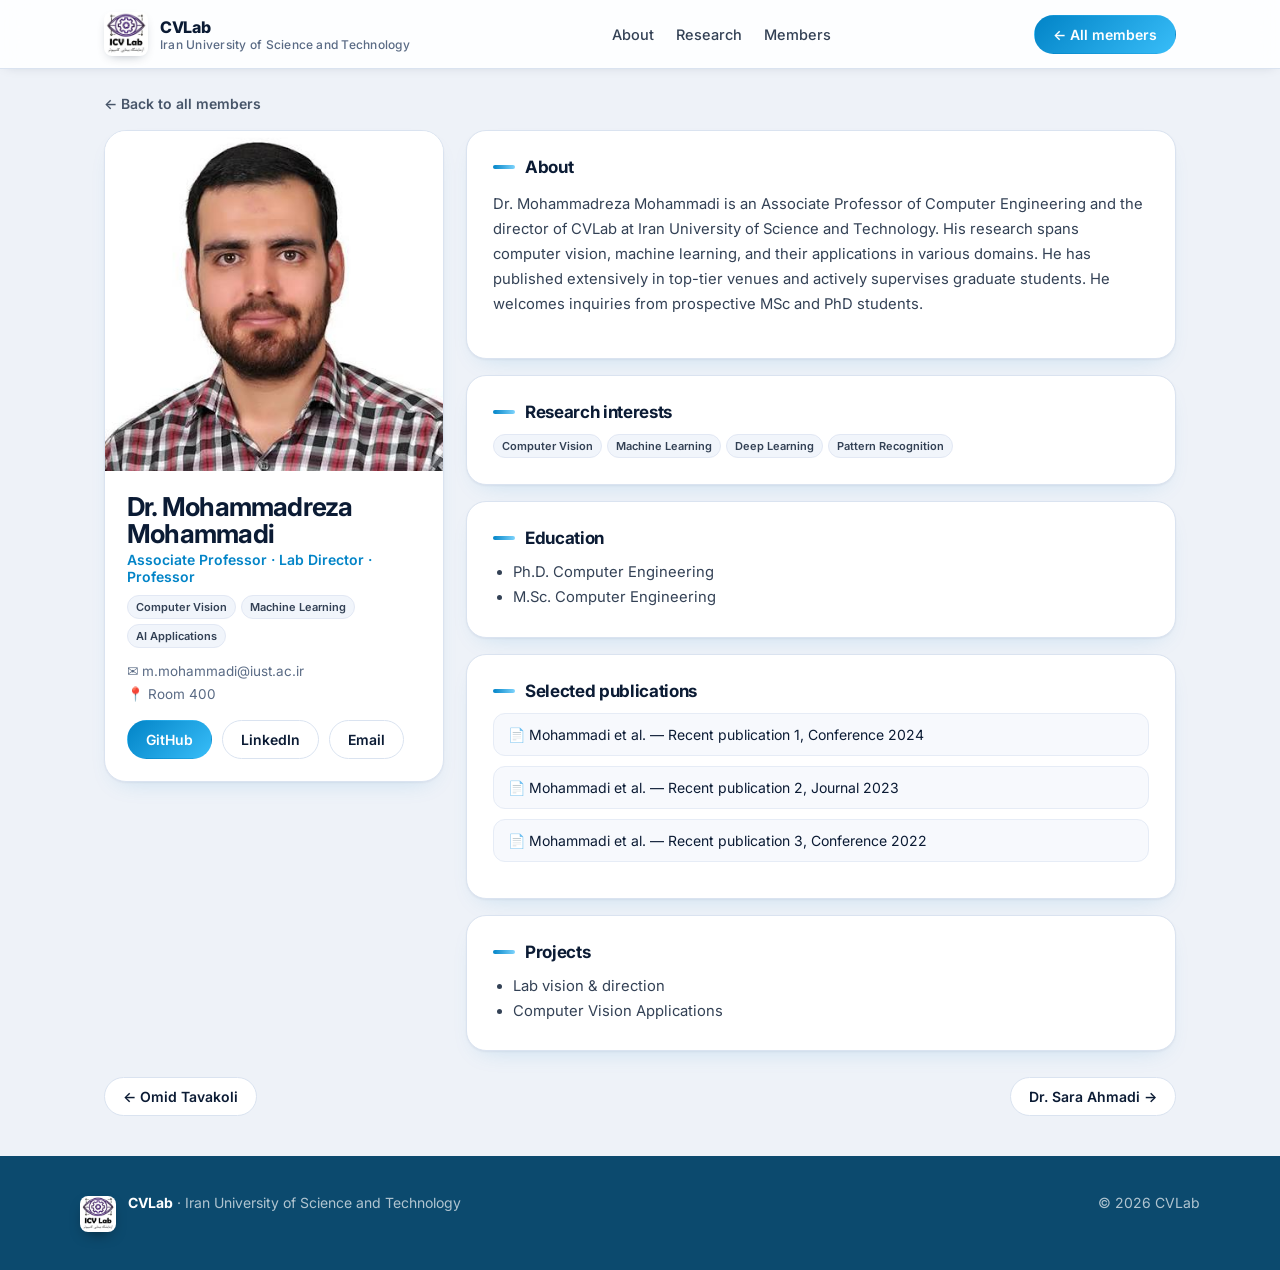
==== member.html @ 1db1cc64 "Add files via upload" ====
<!DOCTYPE html>
<html lang="en">
<head>
<meta charset="UTF-8" />
<meta name="viewport" content="width=device-width, initial-scale=1.0" />
<title>Member — CVLab</title>
<link rel="icon" href="cvlab_iust_logo.jpeg" />
<link rel="preconnect" href="https://fonts.googleapis.com">
<link href="https://fonts.googleapis.com/css2?family=Inter:wght@400;500;600;700;800&display=swap" rel="stylesheet">
<link rel="stylesheet" href="styles.css" />
</head>
<body>
<nav class="nav">
  <div class="container nav-inner">
    <a class="brand" href="index.html"><img class="brand-logo" src="cvlab_iust_logo.jpeg" alt="CVLab logo" height="44" /><span>CVLab<small>Iran University of Science and Technology</small></span></a>
    <div class="nav-links"><a href="index.html#about">About</a><a href="index.html#research">Research</a><a href="index.html#members">Members</a></div>
    <a class="btn btn-primary" href="index.html#members">← All members</a>
  </div>
</nav>

<main class="container">
  <a class="back" href="index.html#members">← Back to all members</a>
  <div class="profile" id="profile"></div>
  <div class="prev-next" id="prevnext"></div>
</main>

<footer>
  <div class="container foot">
    <div class="foot-brand"><img class="foot-logo" src="cvlab_iust_logo.jpeg" alt="" height="36" /><span><strong>CVLab</strong> · Iran University of Science and Technology</span></div>
    <div>© 2026 CVLab</div>
  </div>
</footer>

<script src="data.js"></script>
<script>
const id = new URLSearchParams(location.search).get('id');
const m = MEMBERS.find(x => x.id === id) || MEMBERS[0];
document.title = m.name + ' — CVLab';
const i = MEMBERS.indexOf(m);
const prev = MEMBERS[(i - 1 + MEMBERS.length) % MEMBERS.length];
const next = MEMBERS[(i + 1) % MEMBERS.length];

document.getElementById('profile').innerHTML = `
  <aside class="p-card">
    <img src="${m.image}" alt="${m.name}" />
    <div class="p-body">
      <h1>${m.name}</h1>
      <div class="p-role">${m.role} · ${m.category}</div>
      <div class="tags">${m.tags.map(t=>`<span class="tag">${t}</span>`).join('')}</div>
      <div class="p-meta">✉️ ${m.email}<br>📍 ${m.location}</div>
      <div class="p-actions">
        <a class="btn btn-primary" href="${m.github}" target="_blank" rel="noopener">GitHub</a>
        <a class="btn" href="${m.linkedin}" target="_blank" rel="noopener">LinkedIn</a>
        <a class="btn btn-ghost" href="mailto:${m.email}">Email</a>
      </div>
    </div>
  </aside>
  <div class="p-main">
    <div class="panel"><h2>About</h2><p>${m.bio}</p></div>
    <div class="panel"><h2>Research interests</h2><div class="tags">${(m.interests||m.tags).map(t=>`<span class="tag">${t}</span>`).join('')}</div></div>
    <div class="panel"><h2>Education</h2><ul>${m.education.map(e=>`<li>${e}</li>`).join('') || '<li>—</li>'}</ul></div>
    <div class="panel"><h2>Selected publications</h2>
      ${(m.publications && m.publications.length) ? m.publications.map(p=>`<div class="pub">📄 ${p}</div>`).join('') : '<p style="color:var(--muted)">Publications coming soon.</p>'}
    </div>
    <div class="panel"><h2>Projects</h2><ul>${m.projects.map(p=>`<li>${p}</li>`).join('') || '<li>—</li>'}</ul></div>
  </div>`;

document.getElementById('prevnext').innerHTML = `
  <a class="btn" href="member.html?id=${prev.id}">← ${prev.name}</a>
  <a class="btn" href="member.html?id=${next.id}">${next.name} →</a>`;
</script>
</body>
</html>
---- styles.css ----
:root{
  --bg:#eef2f8;
  --card:#ffffff;
  --ink:#0b1b34;
  --muted:#5a6b85;
  --line:#dae3f0;
  --accent:#0284c7;
  --accent-2:#38bdf8;
  --accent-soft:#e0f2fe;
  --navy:#0c4a6e;
  --radius:18px;
  --shadow:0 1px 2px rgba(11,27,52,.05),0 10px 26px -14px rgba(2,132,199,.22);
  --shadow-hover:0 2px 6px rgba(11,27,52,.07),0 22px 40px -16px rgba(2,132,199,.35);
}
*{box-sizing:border-box}
html{scroll-behavior:smooth}
body{margin:0;min-height:100vh;display:flex;flex-direction:column;font-family:'Inter',system-ui,-apple-system,'Segoe UI',Roboto,sans-serif;background:var(--bg);color:var(--ink);-webkit-font-smoothing:antialiased}
main{flex:1}
a{color:inherit;text-decoration:none}
.container{max-width:1120px;margin:0 auto;padding:0 24px}

/* Nav */
.nav{position:sticky;top:0;z-index:50;background:rgba(255,255,255,.88);backdrop-filter:blur(14px);border-bottom:1px solid var(--line);box-shadow:0 1px 12px -6px rgba(11,27,52,.25)}
.nav-inner{display:flex;align-items:center;justify-content:space-between;height:68px}
.brand{display:flex;align-items:center;gap:12px;font-weight:800;letter-spacing:-.02em}
.brand-logo{height:44px;width:auto;border-radius:8px;display:block;flex:none;background:#fff;box-shadow:0 4px 12px -6px rgba(11,27,52,.45)}
.brand small{display:block;font-weight:500;color:var(--muted);font-size:12px;letter-spacing:.02em}
.nav-links{display:flex;gap:22px;font-size:14.5px;color:#334155;font-weight:500}
.nav-links a:hover{color:var(--accent)}
.btn{display:inline-flex;align-items:center;gap:8px;border-radius:999px;padding:10px 18px;font-weight:600;font-size:14px;border:1px solid var(--line);background:#fff;color:var(--ink);transition:.2s;cursor:pointer}
.btn:hover{transform:translateY(-1px);box-shadow:var(--shadow)}
.btn-primary{background:linear-gradient(135deg,var(--accent),var(--accent-2));color:#fff;border-color:transparent}
.btn-primary:hover{box-shadow:0 10px 22px -12px rgba(2,132,199,.8)}
.btn-light{background:#fff;color:var(--ink);border-color:#fff}
.btn-ghost{background:transparent}

/* Hero */
.hero{background:#fff;border-bottom:1px solid var(--line)}
.hero-inner{max-width:860px;padding:72px 0 54px}
.hero-top{display:flex;align-items:center;gap:34px;margin-bottom:30px}
.hero-logo{height:140px;width:auto;border-radius:18px;display:block;flex:none;border:1px solid var(--line);background:#fff;padding:9px;box-shadow:0 18px 40px -22px rgba(2,132,199,.6)}
.eyebrow{display:inline-flex;align-items:center;gap:9px;font-size:12px;font-weight:700;letter-spacing:.13em;text-transform:uppercase;color:var(--accent)}
.dot{width:6px;height:6px;border-radius:50%;background:var(--accent-2)}
h1{font-size:clamp(38px,5.4vw,58px);line-height:1.04;letter-spacing:-.04em;margin:18px 0 20px;font-weight:700}
h1 .uni{display:block;font-size:17px;font-weight:500;color:var(--muted);letter-spacing:-.01em;margin-top:14px}
.lead{font-size:17px;line-height:1.7;color:#475569;max-width:62ch;margin:0 0 32px}
.hero-actions{display:flex;gap:18px;align-items:center;flex-wrap:wrap}
.btn-link{display:inline-flex;align-items:center;gap:7px;font-size:14.5px;font-weight:600;color:var(--accent);transition:.18s}
.btn-link:hover{color:var(--ink);gap:10px}
.hero-meta{display:grid;grid-template-columns:repeat(auto-fit,minmax(165px,1fr));gap:22px 28px;margin:46px 0 0;padding-top:28px;border-top:1px solid var(--line)}
.hero-meta dt{font-size:11.5px;text-transform:uppercase;letter-spacing:.1em;color:var(--muted);font-weight:600}
.hero-meta dd{margin:7px 0 0;font-size:14.5px;font-weight:600;letter-spacing:-.01em}

/* Sections */
.section{padding:56px 0 8px}
.label{display:inline-flex;align-items:center;gap:10px;font-size:11.5px;font-weight:700;letter-spacing:.14em;text-transform:uppercase;color:var(--accent);margin:0 0 10px}
.label::before{content:"";width:24px;height:3px;border-radius:2px;background:linear-gradient(90deg,var(--accent),#7dd3fc)}
.section-head{display:flex;align-items:end;justify-content:space-between;gap:20px;margin-bottom:22px;flex-wrap:wrap}
.section-sub{margin:0;color:var(--muted);font-size:14.5px;max-width:66ch;line-height:1.6}
.count{color:var(--muted);font-size:13.5px;background:#fff;border:1px solid var(--line);border-radius:999px;padding:6px 13px;font-weight:600;box-shadow:var(--shadow)}
.areas{display:flex;flex-wrap:wrap;gap:10px}
#research{padding-top:44px;padding-bottom:0}
.area{display:inline-flex;align-items:center;gap:9px;width:auto;background:var(--card);border:1px solid var(--line);border-radius:999px;padding:8px 16px 8px 9px;box-shadow:var(--shadow);transition:.2s}
.area:hover{transform:translateY(-2px);box-shadow:var(--shadow-hover);border-color:#bae6fd}
.area-icon{width:26px;height:26px;border-radius:8px;display:grid;place-items:center;background:var(--accent-soft);font-size:13px;flex:none}
.area h3{margin:0;font-size:13.5px;font-weight:600;color:#334155}

/* Filter + grid */
.toolbar{display:flex;gap:10px;flex-wrap:wrap;align-items:center;margin:14px 0 20px}
.search{flex:1;min-width:220px;display:flex;align-items:center;gap:10px;background:#fff;border:1px solid var(--line);border-radius:999px;padding:10px 16px;box-shadow:var(--shadow)}
.search input{border:0;outline:0;width:100%;font-size:14.5px;background:transparent}
.chip{border:1px solid var(--line);background:#fff;border-radius:999px;padding:8px 15px;font-size:13.5px;font-weight:600;color:#475569;cursor:pointer;transition:.15s;box-shadow:0 1px 2px rgba(11,27,52,.05)}
.chip:hover{border-color:#bae6fd;color:var(--accent)}
.chip.active{background:linear-gradient(135deg,var(--accent),var(--accent-2));color:#fff;border-color:transparent}
.grid{display:grid;grid-template-columns:repeat(5,1fr);gap:14px;padding-bottom:10px}
.card{background:var(--card);border:1px solid var(--line);border-radius:18px;overflow:hidden;box-shadow:var(--shadow);transition:.22s;cursor:pointer;display:flex;flex-direction:column}
.card:hover{transform:translateY(-4px);box-shadow:var(--shadow-hover);border-color:#bae6fd}
.card-top{position:relative;height:170px;overflow:hidden;background:#dbe4f0}
.card-top img{width:100%;height:100%;object-fit:cover;object-position:top;transition:.4s;display:block}
.card:hover .card-top img{transform:scale(1.04)}
.badge{position:absolute;top:10px;left:10px;background:rgba(255,255,255,.94);backdrop-filter:blur(8px);border:1px solid var(--line);font-size:11px;font-weight:700;padding:5px 9px;border-radius:999px;color:var(--ink)}
.card-body{padding:15px 15px 12px;display:flex;flex-direction:column;gap:7px;flex:1}
.card-body h3{margin:0;font-size:16px;letter-spacing:-.02em}
.role{font-size:12.5px;color:var(--accent);font-weight:600;margin-top:-5px}
.desc{font-size:13px;color:#475569;line-height:1.55;margin:0;flex:1}
.tags{display:flex;flex-wrap:wrap;gap:5px}
.tag{font-size:11px;font-weight:600;background:#f1f5fb;border:1px solid #e2e8f4;color:#334155;padding:4px 8px;border-radius:999px}
.card-foot{display:flex;align-items:center;justify-content:space-between;border-top:1px solid #eef2f7;padding:10px 15px;margin-top:4px}
.socials{display:flex;gap:6px}
.icon-btn{width:30px;height:30px;border-radius:9px;border:1px solid var(--line);display:grid;place-items:center;background:#fff;transition:.15s;color:#475569}
.icon-btn:hover{background:var(--accent);color:#fff;border-color:var(--accent)}
.view{font-size:12.5px;font-weight:700;color:var(--accent)}
.empty{background:#fff;border:1px dashed #c9d6e8;border-radius:16px;padding:36px;text-align:center;color:var(--muted);grid-column:1/-1;box-shadow:var(--shadow)}

/* Featured (lab director) wide card */
.card-wide{grid-column:1/-1;flex-direction:row;height:220px;background:linear-gradient(120deg,#0c4a6e 0%,#0284c7 55%,#0ea5e9 100%);color:#fff;border:1px solid rgba(255,255,255,.14);box-shadow:0 24px 50px -22px rgba(8,47,73,.7);margin-bottom:34px;position:relative}
.card-wide::after{content:"";position:absolute;left:0;right:0;bottom:-22px;height:2px;border-radius:2px;background:linear-gradient(90deg,transparent,rgba(56,189,248,.75) 18%,rgba(56,189,248,.75) 82%,transparent)}
.card-wide .card-top{width:200px;height:100%;flex:none}
.card-wide .card-top img{width:100%;height:100%;object-fit:cover;object-position:top}
.card-wide .badge{font-size:11px;background:rgba(255,255,255,.95);color:var(--ink);top:10px;left:10px}
.wide-body{display:flex;flex-direction:column;justify-content:space-between;gap:10px;padding:16px 20px 4px;flex:1;min-width:0}
.wide-head{display:flex;align-items:center;gap:12px;flex-wrap:wrap}
.wide-head h3{margin:0;font-size:19px;letter-spacing:-.03em}
.tag-cat{background:rgba(255,255,255,.16);color:#fff;border-color:rgba(255,255,255,.35);text-transform:uppercase;letter-spacing:.07em;font-size:10.5px;padding:5px 10px}
.wide-desc{display:-webkit-box;-webkit-line-clamp:2;-webkit-box-orient:vertical;overflow:hidden;font-size:13.5px;max-width:82ch;flex:none;margin:6px 0 0;color:rgba(255,255,255,.82)}
.wide-meta{font-size:12.5px;color:rgba(255,255,255,.7);margin-top:4px}
.card-wide .card-foot{border-top:1px solid rgba(255,255,255,.18);padding:10px 0 8px;margin-top:0}
.card-wide .view{font-size:13px;color:#e0f2fe}
.card-wide .tag{background:rgba(255,255,255,.12);border-color:rgba(255,255,255,.22);color:#eaf2ff}
.card-wide .icon-btn{background:rgba(255,255,255,.12);border-color:rgba(255,255,255,.3);color:#fff}
.card-wide .icon-btn:hover{background:#fff;color:var(--accent);border-color:#fff}

/* Contact CTA */
.panel-cta{background:linear-gradient(120deg,#0c4a6e 0%,#0284c7 55%,#0ea5e9 100%);color:#fff;border:none;border-radius:22px;padding:34px 38px;box-shadow:0 24px 50px -24px rgba(8,47,73,.75);margin-bottom:8px}
.panel-cta h2{color:#fff}
.panel-cta h2::before{background:linear-gradient(90deg,#93c5fd,#fff)}
.panel-cta p{color:rgba(255,255,255,.82)}
#contact{padding-bottom:60px}

/* Footer */
footer{background:var(--navy);color:rgba(255,255,255,.68)}
.foot{display:flex;justify-content:space-between;gap:24px;padding:38px 0;flex-wrap:wrap;font-size:14px}
.foot strong{color:#fff}
.foot-brand{display:flex;gap:12px;align-items:flex-start}
.foot-logo{height:36px;width:auto;border-radius:8px;flex:none;margin-top:2px;background:#fff;box-shadow:0 6px 16px -8px rgba(0,0,0,.8)}

/* Member page */
.back{display:inline-flex;align-items:center;gap:8px;margin:26px 0 18px;font-size:14px;font-weight:600;color:#475569}
.back:hover{color:var(--accent)}
.profile{display:grid;grid-template-columns:340px 1fr;gap:22px;align-items:start;padding-bottom:20px}
.p-card{background:#fff;border:1px solid var(--line);border-radius:22px;overflow:hidden;box-shadow:var(--shadow);position:sticky;top:90px}
.p-card img{width:100%;height:340px;object-fit:cover;object-position:top;display:block}
.p-body{padding:22px}
.p-body h1{font-size:26px;margin:0 0 4px;letter-spacing:-.03em}
.p-role{color:var(--accent);font-weight:600;font-size:14px;margin-bottom:10px}
.p-meta{font-size:13.5px;color:var(--muted);line-height:1.7;margin:12px 0}
.p-actions{display:flex;gap:10px;margin-top:14px;flex-wrap:wrap}
.p-main{display:flex;flex-direction:column;gap:16px}
.panel{background:#fff;border:1px solid var(--line);border-radius:20px;padding:26px;box-shadow:var(--shadow)}
.panel h2{font-size:17px;margin:0 0 12px;letter-spacing:-.02em;display:flex;align-items:center;gap:10px}
.panel h2::before{content:"";width:22px;height:4px;border-radius:99px;background:linear-gradient(90deg,var(--accent),#7dd3fc);display:inline-block}
.panel p,.panel li{font-size:14.8px;line-height:1.7;color:#334155}
.panel ul{margin:0;padding-left:20px}
.pub{padding:12px 14px;border:1px solid #e6ecf6;background:#f7f9fd;border-radius:12px;margin-bottom:10px;font-size:14px}
.prev-next{display:flex;justify-content:space-between;gap:12px;margin:6px 0 40px;flex-wrap:wrap}

@media(max-width:1100px){.grid{grid-template-columns:repeat(4,1fr)}}
@media(max-width:960px){
  .profile{grid-template-columns:1fr}
  .grid{grid-template-columns:repeat(3,1fr)}
  .p-card{position:static}
  .nav-links{display:none}
}
@media(max-width:760px){
  .grid{grid-template-columns:repeat(2,1fr)}
  .card-wide{flex-direction:column}
  .card-wide .card-top{width:100%;height:170px}
  .card-wide .card-top img{min-height:0;height:100%}
  .wide-body{padding:20px 20px 8px}
  .panel-cta{padding:28px 24px}
}
@media(max-width:560px){
  .grid{grid-template-columns:1fr}
  .hero-inner{padding:48px 0 40px}
  .hero-top{flex-direction:column;align-items:flex-start;gap:22px}
  .hero-logo{height:104px}
  .section{padding-top:44px}
}
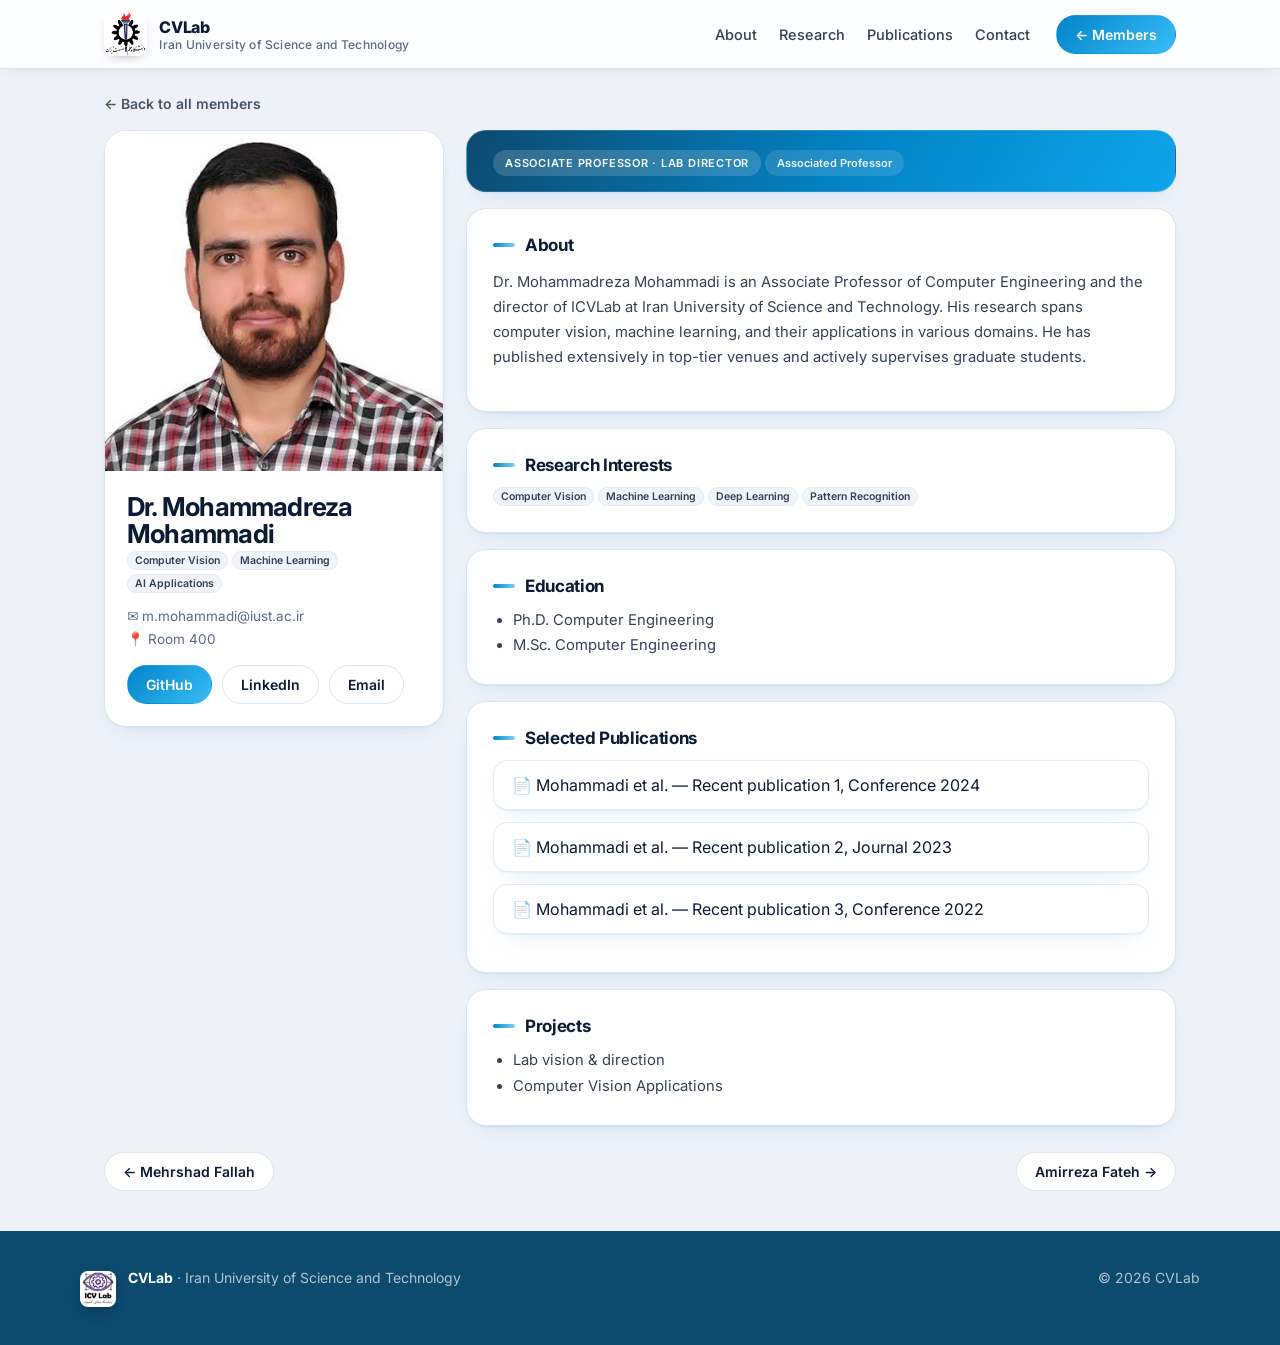
==== commit 6b72d6cb: "Add files via upload" ====
--- a/member.html
+++ b/member.html
@@ -12,9 +12,11 @@
 <body>
 <nav class="nav">
   <div class="container nav-inner">
-    <a class="brand" href="index.html"><img class="brand-logo" src="cvlab_iust_logo.jpeg" alt="CVLab logo" height="44" /><span>CVLab<small>Iran University of Science and Technology</small></span></a>
-    <div class="nav-links"><a href="index.html#about">About</a><a href="index.html#research">Research</a><a href="index.html#members">Members</a></div>
-    <a class="btn btn-primary" href="index.html#members">← All members</a>
+    <a class="brand" href="index.html"><img class="brand-logo" src="IUST_logo.png" alt="IUST logo" height="44" /><span>CVLab<small>Iran University of Science and Technology</small></span></a>
+    <div class="nav-right">
+      <div class="nav-links"><a href="index.html#about">About</a><a href="index.html#research">Research</a><a href="index.html#publications">Publications</a><a href="index.html#contact">Contact</a></div>
+      <a class="btn btn-primary" href="index.html#members">← Members</a>
+    </div>
   </div>
 </nav>
 
@@ -45,7 +47,6 @@
     <img src="${m.image}" alt="${m.name}" />
     <div class="p-body">
       <h1>${m.name}</h1>
-      <div class="p-role">${m.role} · ${m.category}</div>
       <div class="tags">${m.tags.map(t=>`<span class="tag">${t}</span>`).join('')}</div>
       <div class="p-meta">✉️ ${m.email}<br>📍 ${m.location}</div>
       <div class="p-actions">
@@ -56,10 +57,18 @@
     </div>
   </aside>
   <div class="p-main">
+    <div class="panel panel-header">
+      <div class="header-row">
+        <div class="header-title">
+          <span class="role-badge">${m.role}</span>
+          <span class="category-badge">${m.category}</span>
+        </div>
+      </div>
+    </div>
     <div class="panel"><h2>About</h2><p>${m.bio}</p></div>
-    <div class="panel"><h2>Research interests</h2><div class="tags">${(m.interests||m.tags).map(t=>`<span class="tag">${t}</span>`).join('')}</div></div>
+    <div class="panel"><h2>Research Interests</h2><div class="tags">${(m.interests||m.tags).map(t=>`<span class="tag">${t}</span>`).join('')}</div></div>
     <div class="panel"><h2>Education</h2><ul>${m.education.map(e=>`<li>${e}</li>`).join('') || '<li>—</li>'}</ul></div>
-    <div class="panel"><h2>Selected publications</h2>
+    <div class="panel"><h2>Selected Publications</h2>
       ${(m.publications && m.publications.length) ? m.publications.map(p=>`<div class="pub">📄 ${p}</div>`).join('') : '<p style="color:var(--muted)">Publications coming soon.</p>'}
     </div>
     <div class="panel"><h2>Projects</h2><ul>${m.projects.map(p=>`<li>${p}</li>`).join('') || '<li>—</li>'}</ul></div>
--- a/styles.css
+++ b/styles.css
@@ -22,6 +22,7 @@
 /* Nav */
 .nav{position:sticky;top:0;z-index:50;background:rgba(255,255,255,.88);backdrop-filter:blur(14px);border-bottom:1px solid var(--line);box-shadow:0 1px 12px -6px rgba(11,27,52,.25)}
 .nav-inner{display:flex;align-items:center;justify-content:space-between;height:68px}
+.nav-right{display:flex;align-items:center;gap:26px}
 .brand{display:flex;align-items:center;gap:12px;font-weight:800;letter-spacing:-.02em}
 .brand-logo{height:44px;width:auto;border-radius:8px;display:block;flex:none;background:#fff;box-shadow:0 4px 12px -6px rgba(11,27,52,.45)}
 .brand small{display:block;font-weight:500;color:var(--muted);font-size:12px;letter-spacing:.02em}
@@ -36,30 +37,39 @@
 
 /* Hero */
 .hero{background:#fff;border-bottom:1px solid var(--line)}
-.hero-inner{max-width:860px;padding:72px 0 54px}
+.hero-inner{max-width:1120px;padding:72px 0 54px;display:flex;gap:60px;align-items:flex-start}
+.hero-main{flex:1;min-width:0}
 .hero-top{display:flex;align-items:center;gap:34px;margin-bottom:30px}
 .hero-logo{height:140px;width:auto;border-radius:18px;display:block;flex:none;border:1px solid var(--line);background:#fff;padding:9px;box-shadow:0 18px 40px -22px rgba(2,132,199,.6)}
 .eyebrow{display:inline-flex;align-items:center;gap:9px;font-size:12px;font-weight:700;letter-spacing:.13em;text-transform:uppercase;color:var(--accent)}
 .dot{width:6px;height:6px;border-radius:50%;background:var(--accent-2)}
 h1{font-size:clamp(38px,5.4vw,58px);line-height:1.04;letter-spacing:-.04em;margin:18px 0 20px;font-weight:700}
 h1 .uni{display:block;font-size:17px;font-weight:500;color:var(--muted);letter-spacing:-.01em;margin-top:14px}
-.lead{font-size:17px;line-height:1.7;color:#475569;max-width:62ch;margin:0 0 32px}
-.hero-actions{display:flex;gap:18px;align-items:center;flex-wrap:wrap}
-.btn-link{display:inline-flex;align-items:center;gap:7px;font-size:14.5px;font-weight:600;color:var(--accent);transition:.18s}
-.btn-link:hover{color:var(--ink);gap:10px}
-.hero-meta{display:grid;grid-template-columns:repeat(auto-fit,minmax(165px,1fr));gap:22px 28px;margin:46px 0 0;padding-top:28px;border-top:1px solid var(--line)}
-.hero-meta dt{font-size:11.5px;text-transform:uppercase;letter-spacing:.1em;color:var(--muted);font-weight:600}
-.hero-meta dd{margin:7px 0 0;font-size:14.5px;font-weight:600;letter-spacing:-.01em}
+.lead{font-size:17px;line-height:1.7;color:#475569;max-width:62ch;margin:0 0 8px}
+.hero-actions{display:flex;flex-direction:column;gap:10px}
+.hero-actions .btn{justify-content:center;text-align:center;width:100%}
+.btn-link{display:inline-flex;align-items:center;justify-content:center;gap:7px;font-size:14px;font-weight:600;color:var(--accent);transition:.18s;border:1px solid transparent}
+.btn-link:hover{color:var(--ink);gap:9px}
+.hero-meta{display:flex;flex-direction:column;gap:20px;margin:0;width:280px;background:#f8fafc;border:1px solid var(--line);border-radius:18px;padding:22px;flex-shrink:0;box-shadow:var(--shadow)}
+.hero-meta-list{display:grid;grid-template-columns:1fr;gap:14px;margin:0}
+.hero-meta-list dt{font-size:11.5px;text-transform:uppercase;letter-spacing:.1em;color:var(--muted);font-weight:700}
+.hero-meta-list dd{margin:5px 0 0;font-size:14px;font-weight:600;letter-spacing:-.01em;word-break:break-word}
 
 /* Sections */
-.section{padding:56px 0 8px}
-.label{display:inline-flex;align-items:center;gap:10px;font-size:11.5px;font-weight:700;letter-spacing:.14em;text-transform:uppercase;color:var(--accent);margin:0 0 10px}
+.section{padding:48px 0 8px}
+.section-professor{padding-bottom:18px}
+.section-research{background:#fff;border-bottom:1px solid var(--line);padding:24px 0 28px}
+.section-research .section-head{margin-bottom:16px}
+.section-research .areas{gap:12px}
+.section-research .area{background:var(--card);border:1px solid var(--line)}
+.section-research .area:hover{border-color:#bae6fd}
+.label{display:inline-flex;align-items:center;gap:10px;font-size:11.5px;font-weight:700;letter-spacing:.14em;text-transform:uppercase;color:var(--accent);margin:0}
 .label::before{content:"";width:24px;height:3px;border-radius:2px;background:linear-gradient(90deg,var(--accent),#7dd3fc)}
-.section-head{display:flex;align-items:end;justify-content:space-between;gap:20px;margin-bottom:22px;flex-wrap:wrap}
+.section-head{display:flex;align-items:end;justify-content:space-between;gap:20px;margin-bottom:20px;flex-wrap:wrap}
 .section-sub{margin:0;color:var(--muted);font-size:14.5px;max-width:66ch;line-height:1.6}
 .count{color:var(--muted);font-size:13.5px;background:#fff;border:1px solid var(--line);border-radius:999px;padding:6px 13px;font-weight:600;box-shadow:var(--shadow)}
 .areas{display:flex;flex-wrap:wrap;gap:10px}
-#research{padding-top:44px;padding-bottom:0}
+#research{padding-top:24px;padding-bottom:28px}
 .area{display:inline-flex;align-items:center;gap:9px;width:auto;background:var(--card);border:1px solid var(--line);border-radius:999px;padding:8px 16px 8px 9px;box-shadow:var(--shadow);transition:.2s}
 .area:hover{transform:translateY(-2px);box-shadow:var(--shadow-hover);border-color:#bae6fd}
 .area-icon{width:26px;height:26px;border-radius:8px;display:grid;place-items:center;background:var(--accent-soft);font-size:13px;flex:none}
@@ -75,47 +85,52 @@
 .grid{display:grid;grid-template-columns:repeat(5,1fr);gap:14px;padding-bottom:10px}
 .card{background:var(--card);border:1px solid var(--line);border-radius:18px;overflow:hidden;box-shadow:var(--shadow);transition:.22s;cursor:pointer;display:flex;flex-direction:column}
 .card:hover{transform:translateY(-4px);box-shadow:var(--shadow-hover);border-color:#bae6fd}
-.card-top{position:relative;height:170px;overflow:hidden;background:#dbe4f0}
+.card-top{position:relative;height:165px;overflow:hidden;background:#dbe4f0}
 .card-top img{width:100%;height:100%;object-fit:cover;object-position:top;transition:.4s;display:block}
 .card:hover .card-top img{transform:scale(1.04)}
-.badge{position:absolute;top:10px;left:10px;background:rgba(255,255,255,.94);backdrop-filter:blur(8px);border:1px solid var(--line);font-size:11px;font-weight:700;padding:5px 9px;border-radius:999px;color:var(--ink)}
-.card-body{padding:15px 15px 12px;display:flex;flex-direction:column;gap:7px;flex:1}
-.card-body h3{margin:0;font-size:16px;letter-spacing:-.02em}
-.role{font-size:12.5px;color:var(--accent);font-weight:600;margin-top:-5px}
-.desc{font-size:13px;color:#475569;line-height:1.55;margin:0;flex:1}
-.tags{display:flex;flex-wrap:wrap;gap:5px}
-.tag{font-size:11px;font-weight:600;background:#f1f5fb;border:1px solid #e2e8f4;color:#334155;padding:4px 8px;border-radius:999px}
-.card-foot{display:flex;align-items:center;justify-content:space-between;border-top:1px solid #eef2f7;padding:10px 15px;margin-top:4px}
-.socials{display:flex;gap:6px}
-.icon-btn{width:30px;height:30px;border-radius:9px;border:1px solid var(--line);display:grid;place-items:center;background:#fff;transition:.15s;color:#475569}
+.badge{position:absolute;top:8px;left:8px;background:rgba(255,255,255,.94);backdrop-filter:blur(8px);border:1px solid var(--line);font-size:10.5px;font-weight:700;padding:3px 8px;border-radius:999px;color:var(--ink)}
+.card-body{padding:12px 14px 8px;display:flex;flex-direction:column;gap:5px;flex:1}
+.card-body h3{margin:0;font-size:15px;letter-spacing:-.02em;line-height:1.25}
+.role{font-size:12px;color:var(--accent);font-weight:600;margin-top:-3px;line-height:1.3}
+.desc{font-size:12px;color:#475569;line-height:1.45;margin:0;display:-webkit-box;-webkit-line-clamp:2;-webkit-box-orient:vertical;overflow:hidden;flex:none}
+.tags{display:flex;flex-wrap:wrap;gap:4px;margin-top:2px}
+.tag{font-size:10.5px;font-weight:600;background:#f1f5fb;border:1px solid #e2e8f4;color:#334155;padding:2px 7px;border-radius:999px}
+.card-foot{display:flex;align-items:center;justify-content:space-between;border-top:1px solid #eef2f7;padding:8px 14px;margin-top:auto}
+.socials{display:flex;gap:5px}
+.icon-btn{width:28px;height:28px;border-radius:8px;border:1px solid var(--line);display:grid;place-items:center;background:#fff;transition:.15s;color:#475569}
 .icon-btn:hover{background:var(--accent);color:#fff;border-color:var(--accent)}
-.view{font-size:12.5px;font-weight:700;color:var(--accent)}
+.view{font-size:12px;font-weight:700;color:var(--accent)}
 .empty{background:#fff;border:1px dashed #c9d6e8;border-radius:16px;padding:36px;text-align:center;color:var(--muted);grid-column:1/-1;box-shadow:var(--shadow)}
 
 /* Featured (lab director) wide card */
-.card-wide{grid-column:1/-1;flex-direction:row;height:220px;background:linear-gradient(120deg,#0c4a6e 0%,#0284c7 55%,#0ea5e9 100%);color:#fff;border:1px solid rgba(255,255,255,.14);box-shadow:0 24px 50px -22px rgba(8,47,73,.7);margin-bottom:34px;position:relative}
+.director-section{margin-bottom:34px}
+.card-wide{grid-column:1/-1;flex-direction:row;height:220px;background:linear-gradient(120deg,#0c4a6e 0%,#0284c7 55%,#0ea5e9 100%);color:#fff;border:1px solid rgba(255,255,255,.14);box-shadow:0 24px 50px -22px rgba(8,47,73,.7);position:relative}
 .card-wide::after{content:"";position:absolute;left:0;right:0;bottom:-22px;height:2px;border-radius:2px;background:linear-gradient(90deg,transparent,rgba(56,189,248,.75) 18%,rgba(56,189,248,.75) 82%,transparent)}
 .card-wide .card-top{width:200px;height:100%;flex:none}
 .card-wide .card-top img{width:100%;height:100%;object-fit:cover;object-position:top}
 .card-wide .badge{font-size:11px;background:rgba(255,255,255,.95);color:var(--ink);top:10px;left:10px}
-.wide-body{display:flex;flex-direction:column;justify-content:space-between;gap:10px;padding:16px 20px 4px;flex:1;min-width:0}
-.wide-head{display:flex;align-items:center;gap:12px;flex-wrap:wrap}
-.wide-head h3{margin:0;font-size:19px;letter-spacing:-.03em}
-.tag-cat{background:rgba(255,255,255,.16);color:#fff;border-color:rgba(255,255,255,.35);text-transform:uppercase;letter-spacing:.07em;font-size:10.5px;padding:5px 10px}
-.wide-desc{display:-webkit-box;-webkit-line-clamp:2;-webkit-box-orient:vertical;overflow:hidden;font-size:13.5px;max-width:82ch;flex:none;margin:6px 0 0;color:rgba(255,255,255,.82)}
-.wide-meta{font-size:12.5px;color:rgba(255,255,255,.7);margin-top:4px}
-.card-wide .card-foot{border-top:1px solid rgba(255,255,255,.18);padding:10px 0 8px;margin-top:0}
+.wide-body{display:flex;flex-direction:column;justify-content:space-between;padding:18px 24px 8px;flex:1;min-width:0;gap:12px}
+.wide-content{display:flex;flex-direction:column;gap:10px}
+.wide-head{display:flex;align-items:center;gap:14px;flex-wrap:wrap}
+.wide-head h3{margin:0;font-size:20px;letter-spacing:-.03em;font-weight:700}
+.tag-cat{background:rgba(255,255,255,.18);color:#fff;border-color:rgba(255,255,255,.35);text-transform:uppercase;letter-spacing:.07em;font-size:11px;font-weight:600;padding:5px 12px}
+.wide-desc{display:-webkit-box;-webkit-line-clamp:2;-webkit-box-orient:vertical;overflow:hidden;font-size:13.5px;max-width:84ch;flex:none;margin:0;color:rgba(255,255,255,.86);line-height:1.55}
+.wide-details{display:flex;align-items:center;justify-content:space-between;gap:16px;flex-wrap:wrap;margin-top:2px}
+.wide-meta{display:flex;align-items:center;gap:16px;font-size:12.5px;color:rgba(255,255,255,.85);flex-wrap:wrap}
+.meta-item{display:inline-flex;align-items:center;gap:6px;background:rgba(255,255,255,.1);border:1px solid rgba(255,255,255,.18);padding:3px 10px;border-radius:999px}
+.meta-icon{font-size:13px;opacity:.9}
+.card-wide .card-foot{border-top:1px solid rgba(255,255,255,.18);padding:10px 0 6px;margin-top:0}
 .card-wide .view{font-size:13px;color:#e0f2fe}
-.card-wide .tag{background:rgba(255,255,255,.12);border-color:rgba(255,255,255,.22);color:#eaf2ff}
-.card-wide .icon-btn{background:rgba(255,255,255,.12);border-color:rgba(255,255,255,.3);color:#fff}
+.card-wide .tag{background:rgba(255,255,255,.14);border-color:rgba(255,255,255,.24);color:#eaf2ff;padding:3px 9px;font-size:11px}
+.card-wide .icon-btn{background:rgba(255,255,255,.14);border-color:rgba(255,255,255,.3);color:#fff}
 .card-wide .icon-btn:hover{background:#fff;color:var(--accent);border-color:#fff}
 
 /* Contact CTA */
-.panel-cta{background:linear-gradient(120deg,#0c4a6e 0%,#0284c7 55%,#0ea5e9 100%);color:#fff;border:none;border-radius:22px;padding:34px 38px;box-shadow:0 24px 50px -24px rgba(8,47,73,.75);margin-bottom:8px}
-.panel-cta h2{color:#fff}
+.panel-cta{background:linear-gradient(120deg,#0c4a6e 0%,#0284c7 55%,#0ea5e9 100%);color:#fff;border:none;border-radius:22px;padding:32px 38px;box-shadow:0 24px 50px -24px rgba(8,47,73,.75);margin:0}
+.panel-cta h2{color:#fff;margin:0 0 10px;font-size:24px;letter-spacing:-.02em}
 .panel-cta h2::before{background:linear-gradient(90deg,#93c5fd,#fff)}
-.panel-cta p{color:rgba(255,255,255,.82)}
-#contact{padding-bottom:60px}
+.panel-cta p{color:rgba(255,255,255,.82);line-height:1.6}
+#contact{padding-top:28px;padding-bottom:44px}
 
 /* Footer */
 footer{background:var(--navy);color:rgba(255,255,255,.68)}
@@ -137,11 +152,21 @@
 .p-actions{display:flex;gap:10px;margin-top:14px;flex-wrap:wrap}
 .p-main{display:flex;flex-direction:column;gap:16px}
 .panel{background:#fff;border:1px solid var(--line);border-radius:20px;padding:26px;box-shadow:var(--shadow)}
+.panel-header{background:linear-gradient(120deg,#0c4a6e 0%,#0284c7 55%,#0ea5e9 100%);border:1px solid rgba(255,255,255,.14);padding:20px 26px}
+.header-row{display:flex;align-items:center;gap:12px;flex-wrap:wrap}
+.role-badge{background:rgba(255,255,255,.16);color:#fff;border-color:rgba(255,255,255,.35);text-transform:uppercase;letter-spacing:.07em;font-size:11px;padding:6px 12px;border-radius:999px;font-weight:600}
+.category-badge{background:rgba(255,255,255,.12);color:#eaf2ff;border-color:rgba(255,255,255,.22);font-size:11px;padding:6px 12px;border-radius:999px;font-weight:600}
 .panel h2{font-size:17px;margin:0 0 12px;letter-spacing:-.02em;display:flex;align-items:center;gap:10px}
 .panel h2::before{content:"";width:22px;height:4px;border-radius:99px;background:linear-gradient(90deg,var(--accent),#7dd3fc);display:inline-block}
 .panel p,.panel li{font-size:14.8px;line-height:1.7;color:#334155}
 .panel ul{margin:0;padding-left:20px}
-.pub{padding:12px 14px;border:1px solid #e6ecf6;background:#f7f9fd;border-radius:12px;margin-bottom:10px;font-size:14px}
+.pub{display:flex;align-items:flex-start;gap:12px;padding:14px 18px;border:1px solid #e2eaf5;background:#fff;border-radius:14px;margin-bottom:12px;box-shadow:var(--shadow);transition:.2s}
+.pub:hover{border-color:#bae6fd;transform:translateY(-1px);box-shadow:var(--shadow-hover)}
+.pub-icon{font-size:18px;flex:none;margin-top:1px}
+.pub-content{flex:1}
+.pub-title{font-size:14.5px;font-weight:600;color:var(--ink);line-height:1.5}
+.pub-author{font-size:12.5px;color:var(--accent);margin-top:4px;font-weight:500}
+.pub-author a:hover{text-decoration:underline}
 .prev-next{display:flex;justify-content:space-between;gap:12px;margin:6px 0 40px;flex-wrap:wrap}
 
 @media(max-width:1100px){.grid{grid-template-columns:repeat(4,1fr)}}
@@ -150,6 +175,8 @@
   .grid{grid-template-columns:repeat(3,1fr)}
   .p-card{position:static}
   .nav-links{display:none}
+  .hero-inner{flex-direction:column;gap:32px}
+  .hero-meta{width:100%}
 }
 @media(max-width:760px){
   .grid{grid-template-columns:repeat(2,1fr)}
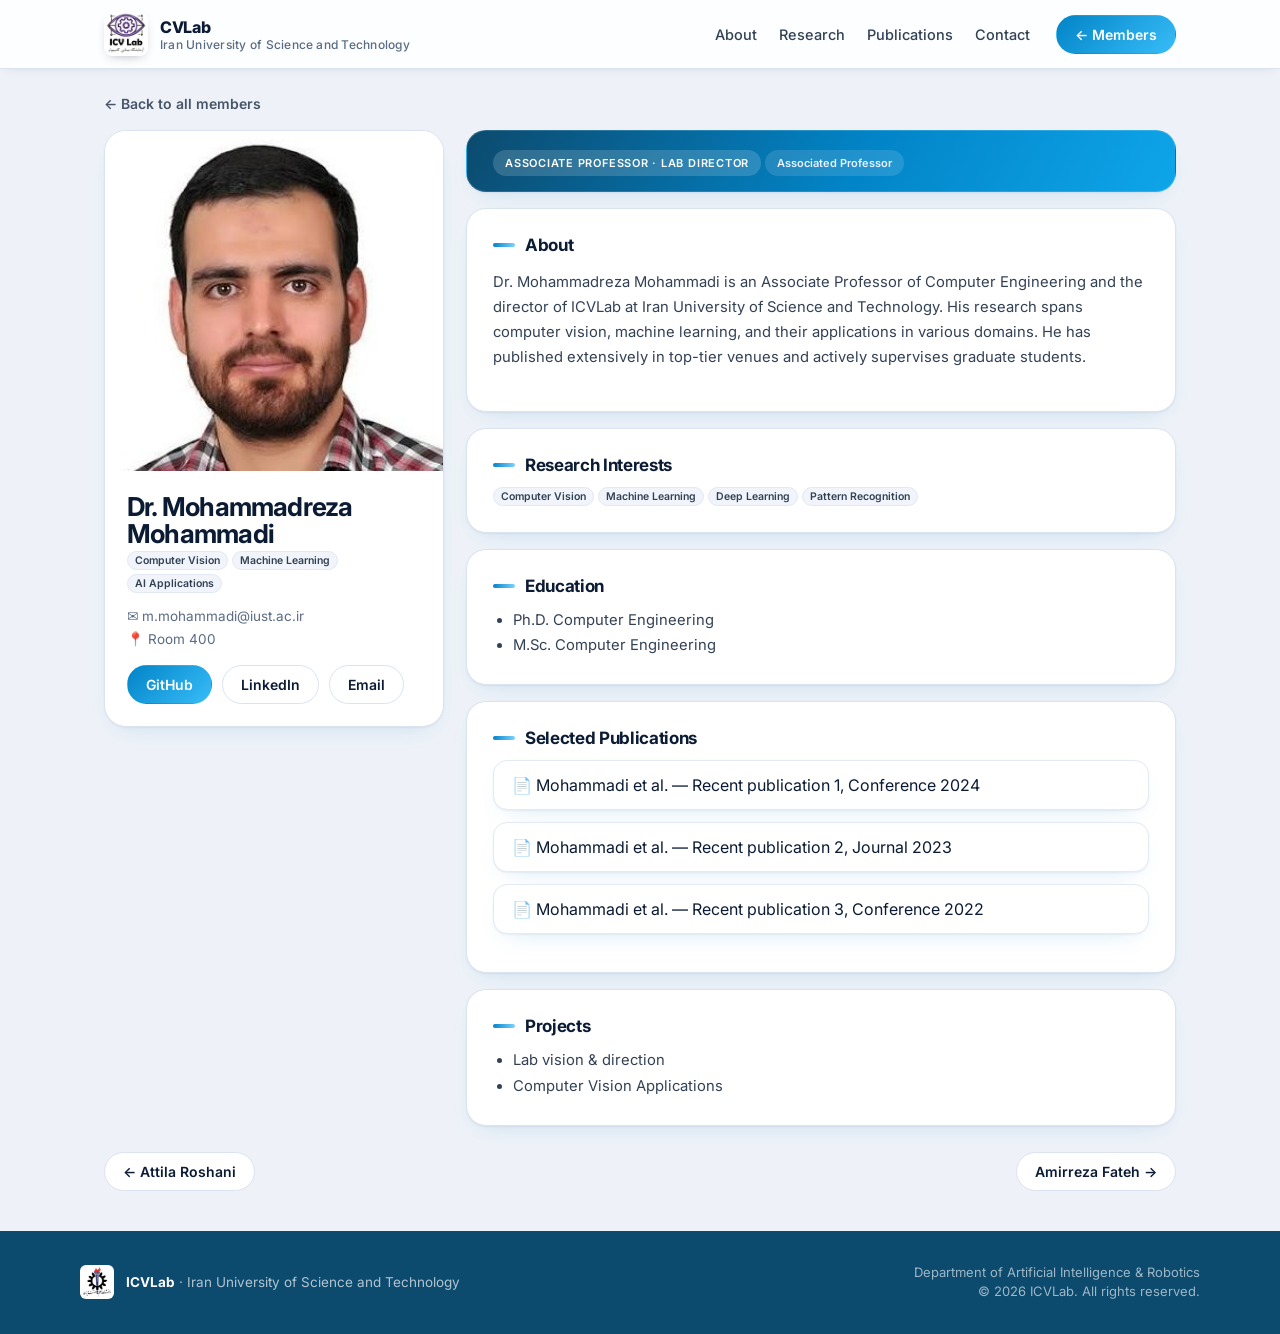
==== commit 26de8e53: "Add files via upload" ====
--- a/member.html
+++ b/member.html
@@ -12,7 +12,7 @@
 <body>
 <nav class="nav">
   <div class="container nav-inner">
-    <a class="brand" href="index.html"><img class="brand-logo" src="IUST_logo.png" alt="IUST logo" height="44" /><span>CVLab<small>Iran University of Science and Technology</small></span></a>
+    <a class="brand" href="index.html"><img class="brand-logo" src="cvlab_iust_logo.jpeg" alt="ICVLab logo" height="44" /><span>CVLab<small>Iran University of Science and Technology</small></span></a>
     <div class="nav-right">
       <div class="nav-links"><a href="index.html#about">About</a><a href="index.html#research">Research</a><a href="index.html#publications">Publications</a><a href="index.html#contact">Contact</a></div>
       <a class="btn btn-primary" href="index.html#members">← Members</a>
@@ -28,8 +28,8 @@
 
 <footer>
   <div class="container foot">
-    <div class="foot-brand"><img class="foot-logo" src="cvlab_iust_logo.jpeg" alt="" height="36" /><span><strong>CVLab</strong> · Iran University of Science and Technology</span></div>
-    <div>© 2026 CVLab</div>
+    <div class="foot-brand"><img class="foot-logo" src="IUST_logo.png" alt="IUST logo" height="36" /><span><strong>ICVLab</strong> · Iran University of Science and Technology</span></div>
+    <div class="foot-copy">Department of Artificial Intelligence & Robotics<br>© 2026 ICVLab. All rights reserved.</div>
   </div>
 </footer>
 
--- a/styles.css
+++ b/styles.css
@@ -26,9 +26,10 @@
 .brand{display:flex;align-items:center;gap:12px;font-weight:800;letter-spacing:-.02em}
 .brand-logo{height:44px;width:auto;border-radius:8px;display:block;flex:none;background:#fff;box-shadow:0 4px 12px -6px rgba(11,27,52,.45)}
 .brand small{display:block;font-weight:500;color:var(--muted);font-size:12px;letter-spacing:.02em}
+.icv{color:#0077e6}
 .nav-links{display:flex;gap:22px;font-size:14.5px;color:#334155;font-weight:500}
 .nav-links a:hover{color:var(--accent)}
-.btn{display:inline-flex;align-items:center;gap:8px;border-radius:999px;padding:10px 18px;font-weight:600;font-size:14px;border:1px solid var(--line);background:#fff;color:var(--ink);transition:.2s;cursor:pointer}
+.btn{display:inline-flex;align-items:center;gap:8px;border-radius:999px;padding:10px 18px;font-weight:600;font-size:14px;border:1px solid var(--line);background:#fff;color:var(--ink);transition:.2s;cursor:pointer;white-space:nowrap}
 .btn:hover{transform:translateY(-1px);box-shadow:var(--shadow)}
 .btn-primary{background:linear-gradient(135deg,var(--accent),var(--accent-2));color:#fff;border-color:transparent}
 .btn-primary:hover{box-shadow:0 10px 22px -12px rgba(2,132,199,.8)}
@@ -40,20 +41,20 @@
 .hero-inner{max-width:1120px;padding:72px 0 54px;display:flex;gap:60px;align-items:flex-start}
 .hero-main{flex:1;min-width:0}
 .hero-top{display:flex;align-items:center;gap:34px;margin-bottom:30px}
-.hero-logo{height:140px;width:auto;border-radius:18px;display:block;flex:none;border:1px solid var(--line);background:#fff;padding:9px;box-shadow:0 18px 40px -22px rgba(2,132,199,.6)}
+.hero-logo{height:140px;width:auto;border-radius:18px;display:block;flex:none;border:1px solid var(--line);background:#fff;padding:9px;box-shadow:0 6px 18px -8px rgba(2,132,199,.35),0 2px 6px -2px rgba(11,27,52,.12)}
 .eyebrow{display:inline-flex;align-items:center;gap:9px;font-size:12px;font-weight:700;letter-spacing:.13em;text-transform:uppercase;color:var(--accent)}
-.dot{width:6px;height:6px;border-radius:50%;background:var(--accent-2)}
 h1{font-size:clamp(38px,5.4vw,58px);line-height:1.04;letter-spacing:-.04em;margin:18px 0 20px;font-weight:700}
-h1 .uni{display:block;font-size:17px;font-weight:500;color:var(--muted);letter-spacing:-.01em;margin-top:14px}
+h1 .uni{display:flex;align-items:center;gap:10px;font-size:18px;font-weight:500;color:var(--muted);letter-spacing:-.01em;margin-top:14px}
+.uni-logo{height:32px;width:auto;display:inline-block;flex:none;filter:drop-shadow(0 2px 4px rgba(11,27,52,.08))}
 .lead{font-size:17px;line-height:1.7;color:#475569;max-width:62ch;margin:0 0 8px}
 .hero-actions{display:flex;flex-direction:column;gap:10px}
 .hero-actions .btn{justify-content:center;text-align:center;width:100%}
 .btn-link{display:inline-flex;align-items:center;justify-content:center;gap:7px;font-size:14px;font-weight:600;color:var(--accent);transition:.18s;border:1px solid transparent}
 .btn-link:hover{color:var(--ink);gap:9px}
-.hero-meta{display:flex;flex-direction:column;gap:20px;margin:0;width:280px;background:#f8fafc;border:1px solid var(--line);border-radius:18px;padding:22px;flex-shrink:0;box-shadow:var(--shadow)}
-.hero-meta-list{display:grid;grid-template-columns:1fr;gap:14px;margin:0}
+.hero-meta{display:flex;flex-direction:column;gap:24px;margin:0;width:290px;background:#f8fafc;border:1px solid var(--line);border-radius:18px;padding:24px 22px;flex-shrink:0;box-shadow:var(--shadow)}
+.hero-meta-list{display:grid;grid-template-columns:1fr;gap:18px;margin:0}
 .hero-meta-list dt{font-size:11.5px;text-transform:uppercase;letter-spacing:.1em;color:var(--muted);font-weight:700}
-.hero-meta-list dd{margin:5px 0 0;font-size:14px;font-weight:600;letter-spacing:-.01em;word-break:break-word}
+.hero-meta-list dd{margin:6px 0 0;font-size:14px;font-weight:600;letter-spacing:-.01em;word-break:break-word;line-height:1.45}
 
 /* Sections */
 .section{padding:48px 0 8px}
@@ -104,24 +105,29 @@
 
 /* Featured (lab director) wide card */
 .director-section{margin-bottom:34px}
-.card-wide{grid-column:1/-1;flex-direction:row;height:220px;background:linear-gradient(120deg,#0c4a6e 0%,#0284c7 55%,#0ea5e9 100%);color:#fff;border:1px solid rgba(255,255,255,.14);box-shadow:0 24px 50px -22px rgba(8,47,73,.7);position:relative}
+.card-wide{grid-column:1/-1;flex-direction:row;min-height:230px;height:auto;background:linear-gradient(120deg,#0c4a6e 0%,#0284c7 55%,#0ea5e9 100%);color:#fff;border:1px solid rgba(255,255,255,.14);box-shadow:0 24px 50px -22px rgba(8,47,73,.7);position:relative}
 .card-wide::after{content:"";position:absolute;left:0;right:0;bottom:-22px;height:2px;border-radius:2px;background:linear-gradient(90deg,transparent,rgba(56,189,248,.75) 18%,rgba(56,189,248,.75) 82%,transparent)}
-.card-wide .card-top{width:200px;height:100%;flex:none}
+.card-wide .card-top{width:210px;min-height:230px;height:auto;flex:none}
 .card-wide .card-top img{width:100%;height:100%;object-fit:cover;object-position:top}
 .card-wide .badge{font-size:11px;background:rgba(255,255,255,.95);color:var(--ink);top:10px;left:10px}
-.wide-body{display:flex;flex-direction:column;justify-content:space-between;padding:18px 24px 8px;flex:1;min-width:0;gap:12px}
-.wide-content{display:flex;flex-direction:column;gap:10px}
-.wide-head{display:flex;align-items:center;gap:14px;flex-wrap:wrap}
-.wide-head h3{margin:0;font-size:20px;letter-spacing:-.03em;font-weight:700}
-.tag-cat{background:rgba(255,255,255,.18);color:#fff;border-color:rgba(255,255,255,.35);text-transform:uppercase;letter-spacing:.07em;font-size:11px;font-weight:600;padding:5px 12px}
-.wide-desc{display:-webkit-box;-webkit-line-clamp:2;-webkit-box-orient:vertical;overflow:hidden;font-size:13.5px;max-width:84ch;flex:none;margin:0;color:rgba(255,255,255,.86);line-height:1.55}
-.wide-details{display:flex;align-items:center;justify-content:space-between;gap:16px;flex-wrap:wrap;margin-top:2px}
-.wide-meta{display:flex;align-items:center;gap:16px;font-size:12.5px;color:rgba(255,255,255,.85);flex-wrap:wrap}
-.meta-item{display:inline-flex;align-items:center;gap:6px;background:rgba(255,255,255,.1);border:1px solid rgba(255,255,255,.18);padding:3px 10px;border-radius:999px}
-.meta-icon{font-size:13px;opacity:.9}
-.card-wide .card-foot{border-top:1px solid rgba(255,255,255,.18);padding:10px 0 6px;margin-top:0}
-.card-wide .view{font-size:13px;color:#e0f2fe}
-.card-wide .tag{background:rgba(255,255,255,.14);border-color:rgba(255,255,255,.24);color:#eaf2ff;padding:3px 9px;font-size:11px}
+.wide-body{display:flex;flex-direction:column;justify-content:space-between;padding:22px 26px 12px;flex:1;min-width:0;gap:14px}
+.wide-content{display:flex;flex-direction:column;gap:12px;flex:1}
+.wide-head{display:flex;flex-direction:column;align-items:flex-start;gap:10px}
+.wide-head h3{margin:0;font-size:22px;letter-spacing:-.03em;font-weight:700}
+.tag-cat{background:rgba(255,255,255,.2);color:#fff;border-color:rgba(255,255,255,.38);text-transform:uppercase;letter-spacing:.06em;font-size:11.5px;font-weight:700;padding:5px 12px;display:inline-block}
+.wide-desc{display:-webkit-box;-webkit-line-clamp:2;-webkit-box-orient:vertical;overflow:hidden;font-size:14.5px;max-width:88ch;flex:none;margin:2px 0 0;color:rgba(255,255,255,.92);line-height:1.6}
+.wide-tags-row{margin-top:auto;padding-top:6px}
+.card-wide .tags{gap:6px}
+.card-wide .tag{background:rgba(255,255,255,.15);border-color:rgba(255,255,255,.26);color:#f0f7ff;padding:4px 11px;font-size:12px;font-weight:500}
+.card-wide .card-foot{border-top:1px solid rgba(255,255,255,.18);padding:10px 0 4px;margin-top:4px}
+.wide-foot-left{display:flex;align-items:center;gap:14px;flex-wrap:wrap}
+.wide-meta{display:inline-flex;align-items:center;gap:10px;font-size:13px;color:rgba(255,255,255,.88);flex-wrap:wrap}
+.meta-item{display:inline-flex;align-items:center;gap:5px;background:none;border:none;padding:0;font-size:13px;font-weight:500;color:rgba(255,255,255,.9)}
+.meta-link{color:rgba(255,255,255,.95);text-decoration:none;transition:color .2s}
+.meta-link:hover{color:#fff;text-decoration:underline}
+.meta-dot{color:rgba(255,255,255,.4);font-weight:bold}
+.meta-icon{font-size:13.5px;opacity:.95}
+.card-wide .view{font-size:13.5px;color:#e0f2fe;font-weight:600}
 .card-wide .icon-btn{background:rgba(255,255,255,.14);border-color:rgba(255,255,255,.3);color:#fff}
 .card-wide .icon-btn:hover{background:#fff;color:var(--accent);border-color:#fff}
 
@@ -134,10 +140,11 @@
 
 /* Footer */
 footer{background:var(--navy);color:rgba(255,255,255,.68)}
-.foot{display:flex;justify-content:space-between;gap:24px;padding:38px 0;flex-wrap:wrap;font-size:14px}
+.foot{display:flex;justify-content:space-between;gap:20px;padding:32px 0;flex-wrap:wrap;font-size:13.5px}
 .foot strong{color:#fff}
-.foot-brand{display:flex;gap:12px;align-items:flex-start}
-.foot-logo{height:36px;width:auto;border-radius:8px;flex:none;margin-top:2px;background:#fff;box-shadow:0 6px 16px -8px rgba(0,0,0,.8)}
+.foot-brand{display:flex;gap:12px;align-items:center}
+.foot-logo{height:34px;width:auto;border-radius:6px;flex:none;background:#fff;padding:2px}
+.foot-copy{font-size:13px;color:rgba(255,255,255,.6);line-height:1.5;text-align:right}
 
 /* Member page */
 .back{display:inline-flex;align-items:center;gap:8px;margin:26px 0 18px;font-size:14px;font-weight:600;color:#475569}
@@ -179,17 +186,69 @@
   .hero-meta{width:100%}
 }
 @media(max-width:760px){
-  .grid{grid-template-columns:repeat(2,1fr)}
-  .card-wide{flex-direction:column}
-  .card-wide .card-top{width:100%;height:170px}
-  .card-wide .card-top img{min-height:0;height:100%}
-  .wide-body{padding:20px 20px 8px}
+  .nav-inner{height:60px}
+  .nav-right{gap:12px}
+  .nav-right .btn{padding:8px 14px;font-size:13px}
+  .grid{grid-template-columns:repeat(3,1fr);gap:10px}
+  .card-wide{flex-direction:row;align-items:stretch;min-height:0;height:auto;margin-bottom:24px}
+  .card-wide .card-top{width:130px;height:auto;min-height:100%;flex:none}
+  .card-wide .card-top img{width:100%;height:100%;object-fit:cover;object-position:top}
+  .wide-body{padding:14px 16px 10px;gap:8px}
+  .wide-content{gap:8px}
+  .wide-head{gap:8px}
+  .wide-head h3{font-size:17px}
+  .tag-cat{font-size:10px;padding:3px 9px}
+  .wide-desc{font-size:12.5px;line-height:1.5;-webkit-line-clamp:3;margin:0}
+  .wide-tags-row{margin-top:2px;padding-top:0}
+  .wide-foot-left{gap:10px}
+  .wide-meta{gap:6px;margin-left:0}
+  .meta-item{font-size:11.5px}
+  .card-wide .card-foot{padding:8px 0 4px}
+  .card-wide .view{font-size:12px}
   .panel-cta{padding:28px 24px}
 }
 @media(max-width:560px){
-  .grid{grid-template-columns:1fr}
+  .container{padding:0 14px}
+  .brand-logo{height:36px}
+  .brand span{font-size:15px}
+  .brand small{font-size:10px}
+  .nav-right .btn{padding:7px 12px;font-size:12.5px;gap:5px}
+  .grid{grid-template-columns:repeat(3,1fr);gap:8px}
+  .card{border-radius:14px}
+  .card-top{height:125px}
+  .badge{top:6px;left:6px;font-size:9.5px;padding:2px 6px}
+  .card-body{padding:9px 10px 6px;gap:3px}
+  .card-body h3{font-size:13px;line-height:1.2}
+  .role{font-size:10.5px}
+  .desc{display:none}
+  .tags{gap:3px}
+  .tag{font-size:9.5px;padding:2px 5px}
+  .card-foot{padding:6px 10px}
+  .socials{gap:3px}
+  .icon-btn{width:24px;height:24px;border-radius:6px}
+  .icon-btn svg{width:13px;height:13px}
+  .view{font-size:10.5px}
   .hero-inner{padding:48px 0 40px}
   .hero-top{flex-direction:column;align-items:flex-start;gap:22px}
   .hero-logo{height:104px}
-  .section{padding-top:44px}
-}
+  .section{padding-top:40px}
+  .card-wide{flex-direction:row}
+  .card-wide .card-top{width:115px;height:auto;min-height:100%}
+  .wide-body{padding:12px 14px 8px;gap:6px}
+  .wide-head h3{font-size:15px}
+  .wide-desc{font-size:11.5px;-webkit-line-clamp:2}
+  .meta-item{font-size:11px}
+  .card-wide .tag{font-size:10px;padding:2px 7px}
+  footer .container{padding:0 20px}
+  .foot{flex-direction:column;gap:12px;padding:24px 0}
+  .foot-copy{text-align:left;font-size:12.5px;line-height:1.6}
+}
+@media(max-width:400px){
+  .card-wide .card-top{width:100px}
+  .wide-head h3{font-size:14px}
+  .meta-item{font-size:10px}
+}
+@media(max-width:380px){
+  .grid{grid-template-columns:repeat(2,1fr);gap:8px}
+  .card-top{height:140px}
+}
